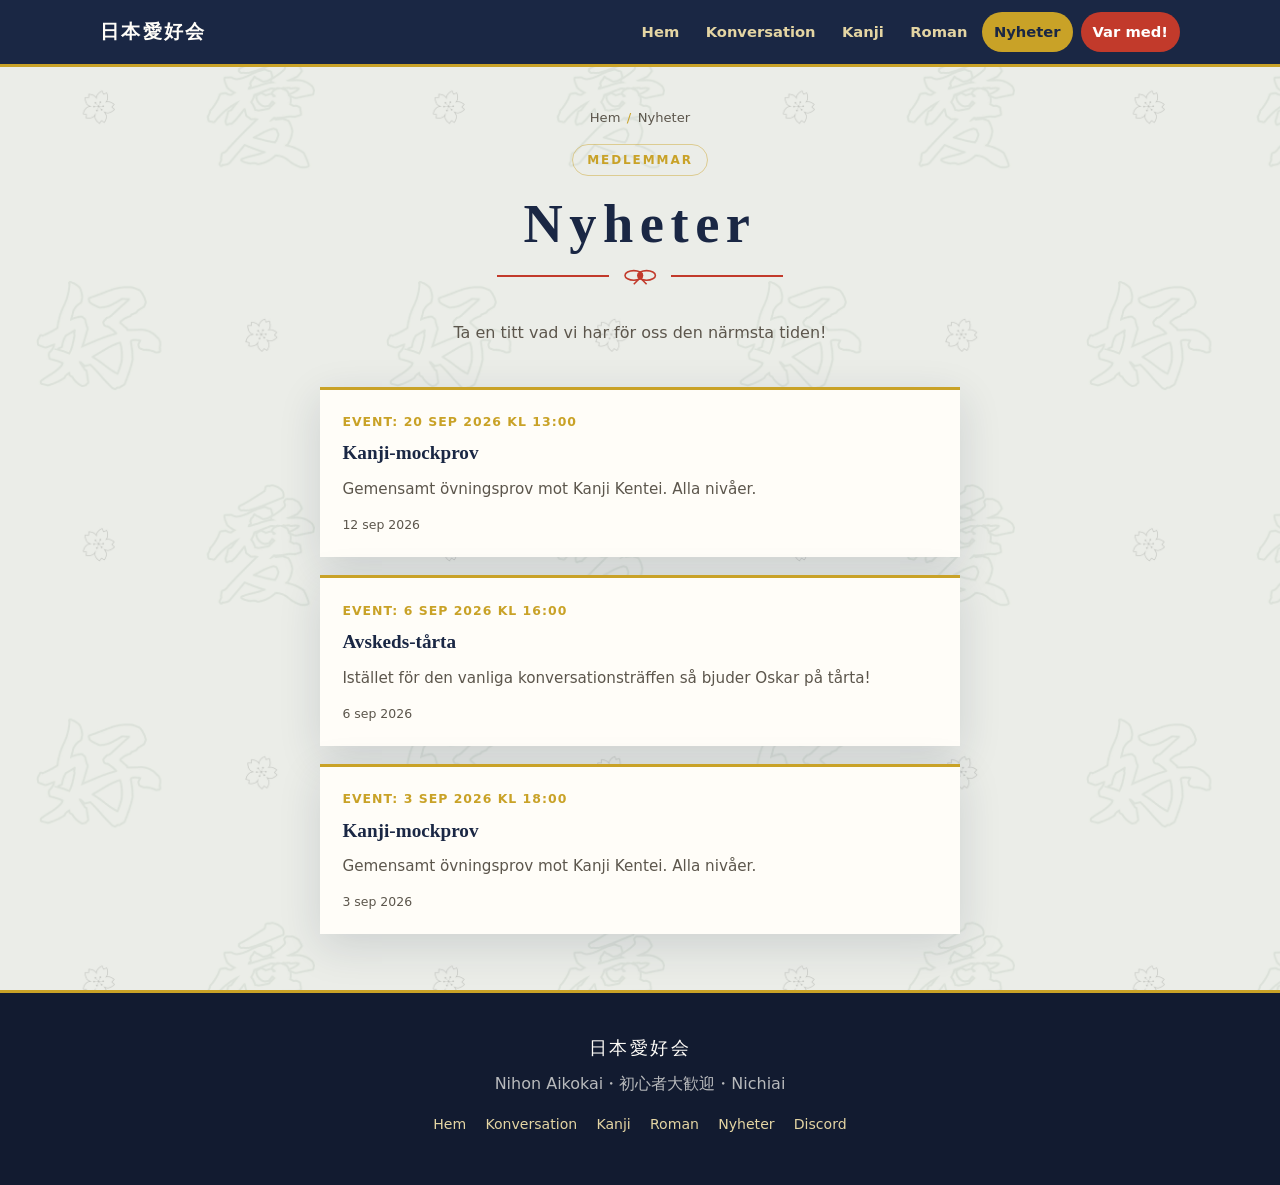
==== nyheter.html @ 25873b59 "initial" ====
<!DOCTYPE html>
<html lang="sv">
<head>
  
<meta charset="UTF-8" />
<meta name="viewport" content="width=device-width, initial-scale=1" />
<title>Nyheter! Vad som händer i 日本愛好会</title>
<meta name="description" content="Schemaändringar, nästa konversation, kanji-mockprov och vilken bok läscirkeln tar. Nyheter från 日本愛好会." />
<link rel="canonical" href="nyheter.html" />
<link rel="icon" href="favicon.svg" type="image/svg+xml" />
<meta property="og:locale" content="sv_SE" />
<meta property="og:type" content="website" />
<meta property="og:title" content="Nyheter! Vad som händer i 日本愛好会" />
<meta property="og:description" content="Schemaändringar, nästa konversation, kanji-mockprov och vilken bok läscirkeln tar. Nyheter från 日本愛好会." />
<meta property="og:image" content="banner.jpg" />
<meta name="twitter:card" content="summary_large_image" />

<link rel="alternate" hreflang="sv" href="nyheter.html" />

<link rel="alternate" hreflang="x-default" href="nyheter.html" />
<link rel="stylesheet" href="styles.css" />

<script type="application/ld+json">{"@type":"BreadcrumbList","itemListElement":[{"@type":"ListItem","item":"/index.html","name":"Hem","position":1},{"@type":"ListItem","name":"Nyheter","position":2}]}</script>


</head>
<body>
  
<a class="skip" href="#main">Hoppa till innehåll</a>
<header class="site-header">
  <div class="header-inner">
    <a class="logo" href="index.html">日本愛好会</a>
    <button class="nav-toggle" type="button" aria-expanded="false" aria-controls="site-nav" aria-label="Öppna meny">
      <span></span>
    </button>
    <nav id="site-nav" class="site-nav" aria-label="Huvudmeny">
      <ul>
        <li><a href="index.html">Hem</a></li>
        <li><a href="kaiwa.html">Konversation</a></li>
        <li><a href="kanji.html">Kanji</a></li>
        <li><a href="shousetsu.html">Roman</a></li>
        <li><a href="nyheter.html" aria-current="page">Nyheter</a></li>
        <li><a class="nav-cta" href="index.html#join">Var med!</a></li>
      </ul>
    </nav>
  </div>
</header>


  <main id="main">
    <header class="page-head wrap">
      <ol class="crumbs">
        <li><a href="index.html">Hem</a></li>
        <li aria-current="page">Nyheter</li>
      </ol>
      <p class="kicker">Medlemmar</p>
      <h1>Nyheter</h1>
      
<div class="mizuhiki" aria-hidden="true">
	<svg viewBox="0 0 48 24" fill="none"><ellipse cx="16" cy="11" rx="11" ry="6" stroke="currentColor" stroke-width="2"/><ellipse cx="32" cy="11" rx="11" ry="6" stroke="currentColor" stroke-width="2"/><rect x="21" y="8" width="6" height="6" fill="currentColor"/><path d="M24 14l-8 8M24 14l8 8" stroke="currentColor" stroke-width="2"/></svg>
</div>

      <p class="section-lead">Ta en titt vad vi har för oss den närmsta tiden!</p>
    </header>
    <section class="section" style="padding-top:0">
      <div class="wrap news-grid" style="grid-template-columns:1fr; max-width:40rem; margin-inline:auto">
        
        <article class="news-card">
          
          <p class="news-event">Event: <time datetime="2026-09-20T13:00:00&#43;02:00">20 sep 2026 kl 13:00</time></p>
          
          <h3><a href="nyheter/20260912-kanji-kentei.html">Kanji-mockprov</a></h3>
          <p>Gemensamt övningsprov mot Kanji Kentei. Alla nivåer.</p>
          <p class="news-posted"><time datetime="2026-09-12">12 sep 2026</time></p>
        </article>
        
        <article class="news-card">
          
          <p class="news-event">Event: <time datetime="2026-09-06T16:00:00&#43;02:00">6 sep 2026 kl 16:00</time></p>
          
          <h3><a href="nyheter/20260906-kake.html">Avskeds-tårta</a></h3>
          <p>Istället för den vanliga konversationsträffen så bjuder Oskar på tårta!</p>
          <p class="news-posted"><time datetime="2026-09-06">6 sep 2026</time></p>
        </article>
        
        <article class="news-card">
          
          <p class="news-event">Event: <time datetime="2026-09-03T18:00:00&#43;02:00">3 sep 2026 kl 18:00</time></p>
          
          <h3><a href="nyheter/20260903-kanji-kentei.html">Kanji-mockprov</a></h3>
          <p>Gemensamt övningsprov mot Kanji Kentei. Alla nivåer.</p>
          <p class="news-posted"><time datetime="2026-09-03">3 sep 2026</time></p>
        </article>
        
      </div>
    </section>
  </main>
  
<footer class="site-footer">
  <p class="brand">日本愛好会</p>
  <p>Nihon Aikokai・初心者大歓迎・Nichiai</p>
  <nav aria-label="Sidfot">
    <a href="index.html">Hem</a>
    <a href="kaiwa.html">Konversation</a>
    <a href="kanji.html">Kanji</a>
    <a href="shousetsu.html">Roman</a>
    <a href="nyheter.html">Nyheter</a>
    <a href="https://discord.gg/BaSsQtE" rel="noopener noreferrer">Discord</a>
  </nav>
</footer>
<script src="nav.js"></script>

</body>
</html>
---- styles.css ----
:root {
  --navy: #1a2744;
  --navy-deep: #121b30;
  --navy-soft: #243556;
  --gold: #c9a227;
  --gold-soft: #e4d5a3;
  --red: #c23a2b;
  --cream: #f6efe3;
  --cream-dark: #ebe3d4;
  --ink: #1a2744;
  --ink-muted: #5c564c;
  --white: #fffdf8;
  --shadow: 0 12px 40px rgba(26, 39, 68, 0.14);
  --font-serif: "Hiragino Mincho ProN", "Noto Serif CJK JP", "Yu Mincho", "Yu Mincho Pr6N", "MS PMincho", "Songti SC", serif;
  --font-sans: system-ui, "Segoe UI", "Hiragino Sans", "Hiragino Kaku Gothic ProN", "Noto Sans CJK JP", "Yu Gothic UI", "Yu Gothic", Meiryo, sans-serif;
  --wrap: 1080px;
  --header-h: 4rem;
}

*,
*::before,
*::after {
  box-sizing: border-box;
  margin: 0;
  padding: 0;
}

html {
  scroll-behavior: smooth;
}

body {
  font-family: var(--font-sans);
  color: var(--ink);
  background: var(--cream);
  background-image: url("wallpaper.jpg");
  background-size: 350px auto;
  line-height: 1.7;
  min-height: 100vh;
}

img {
  max-width: 100%;
  height: auto;
}

a {
  color: var(--red);
  text-underline-offset: 0.18em;
}

a:hover {
  color: var(--navy);
}

:focus-visible {
  outline: 2px solid var(--gold);
  outline-offset: 3px;
}

.skip {
  position: absolute;
  left: 0.75rem;
  top: -3rem;
  z-index: 100;
  background: var(--gold);
  color: var(--navy);
  font-weight: 700;
  padding: 0.5rem 0.9rem;
  text-decoration: none;
}

.skip:focus {
  top: 0.75rem;
}

.wrap {
  width: min(100% - 2rem, var(--wrap));
  margin-inline: auto;
}

.site-header {
  position: sticky;
  top: 0;
  z-index: 50;
  background: var(--navy);
  color: var(--white);
  border-bottom: 3px solid var(--gold);
}

.header-inner {
  width: min(100% - 2rem, var(--wrap));
  margin-inline: auto;
  min-height: var(--header-h);
  display: flex;
  align-items: center;
  justify-content: space-between;
  gap: 1rem;
}

.logo {
  font-family: var(--font-serif);
  font-size: 1.2rem;
  font-weight: 700;
  letter-spacing: 0.12em;
  color: var(--white);
  text-decoration: none;
  white-space: nowrap;
}

.logo:hover {
  color: var(--gold);
}

.nav-toggle {
  display: none;
  width: 2.6rem;
  height: 2.6rem;
  border: 1px solid rgba(201, 162, 39, 0.45);
  border-radius: 8px;
  background: transparent;
  color: var(--gold);
  cursor: pointer;
}

.nav-toggle span,
.nav-toggle span::before,
.nav-toggle span::after {
  display: block;
  width: 1.15rem;
  height: 2px;
  background: currentColor;
  position: relative;
  margin: 0 auto;
}

.nav-toggle span::before,
.nav-toggle span::after {
  content: "";
  position: absolute;
  left: 0;
}

.nav-toggle span::before {
  top: -6px;
}

.nav-toggle span::after {
  top: 6px;
}

.site-nav ul {
  display: flex;
  align-items: center;
  gap: 0.15rem;
  list-style: none;
}

.site-nav a {
  display: block;
  color: var(--gold-soft);
  text-decoration: none;
  font-size: 0.92rem;
  font-weight: 600;
  padding: 0.45rem 0.75rem;
  border-radius: 999px;
}

.site-nav a:hover,
.site-nav a[aria-current="page"] {
  color: var(--navy);
  background: var(--gold);
}

.site-nav .nav-cta {
  color: #fff;
  background: var(--red);
  margin-left: 0.35rem;
}

.site-nav .nav-cta:hover {
  background: #a83226;
  color: #fff;
}

.hero {
  background: var(--navy-deep);
}

.hero-art {
  display: block;
  width: 100%;
  max-height: min(70vh, 700px);
  object-fit: cover;
  object-position: center;
}

.hero-band {
  background: var(--navy);
  color: var(--white);
  text-align: center;
  padding: 2.25rem 1.25rem 2.75rem;
  border-bottom: 3px solid var(--gold);
}

.kicker {
  display: inline-block;
  font-size: 0.75rem;
  font-weight: 700;
  letter-spacing: 0.16em;
  text-transform: uppercase;
  color: var(--gold);
  border: 1px solid rgba(201, 162, 39, 0.45);
  border-radius: 999px;
  padding: 0.3rem 0.9rem;
  margin-bottom: 1rem;
}

.hero-band h1,
.page-head h1 {
  font-family: var(--font-serif);
  font-size: clamp(2.1rem, 6vw, 3.4rem);
  font-weight: 700;
  letter-spacing: 0.12em;
  line-height: 1.2;
}

.hero-romaji {
  color: var(--gold-soft);
  letter-spacing: 0.28em;
  text-transform: uppercase;
  font-size: 0.82rem;
  margin: 0.45rem 0 1rem;
}

.hero-tagline {
  max-width: 36rem;
  margin: 0 auto 1.5rem;
  color: rgba(255, 253, 248, 0.82);
  font-size: 1.08rem;
}

.btn {
  display: inline-flex;
  align-items: center;
  justify-content: center;
  gap: 0.55rem;
  font-family: inherit;
  font-size: 1.02rem;
  font-weight: 700;
  text-decoration: none;
  border-radius: 999px;
  padding: 0.85rem 1.55rem;
  border: none;
  cursor: pointer;
  transition: transform 0.2s, box-shadow 0.2s, background 0.2s;
}

.btn:hover {
  transform: translateY(-2px);
}

.btn-discord {
  display: flex;
  color: #fff;
  background: #5865f2;
  box-shadow: 0 8px 24px rgba(88, 101, 242, 0.35);
}

.btn-discord:hover {
  color: #fff;
  background: #4752c4;
}

.btn-gold {
  color: var(--navy);
  background: var(--gold);
}

.btn-gold:hover {
  color: var(--navy);
  background: #d4b03a;
}

.btn svg {
  width: 1.25rem;
  height: 1.25rem;
  fill: currentColor;
}

.mizuhiki {
  display: flex;
  align-items: center;
  justify-content: center;
  gap: 0.75rem;
  margin: 0.5rem 0 2rem;
  color: var(--red);
}

.mizuhiki::before,
.mizuhiki::after {
  content: "";
  height: 2px;
  width: min(28vw, 7rem);
  background: var(--red);
}

.mizuhiki svg {
  width: 2.4rem;
  height: 1.4rem;
  flex-shrink: 0;
}

.section {
  padding: 0 0 3.5rem 0;
}

.section h2 {
  font-family: var(--font-serif);
  font-size: clamp(1.45rem, 3vw, 2rem);
  letter-spacing: 0.04em;
  text-align: center;
  margin-bottom: 0.35rem;
}

.section-lead {
  text-align: center;
  color: var(--ink-muted);
  max-width: 38rem;
  margin: 0 auto 2rem;
}

.intro-card {
  background: var(--white);
  border: 1px solid rgba(26, 39, 68, 0.08);
  box-shadow: var(--shadow);
  padding: 2rem 1.5rem;
  text-align: center;
}

.intro-card p {
  max-width: 40rem;
  margin: 0 auto;
  font-size: 1.08rem;
}

.schedule {
  display: grid;
  gap: 1rem;
}

.schedule-item {
  background: var(--white);
  border-left: 4px solid var(--gold);
  padding: 1.15rem 1.25rem;
  box-shadow: var(--shadow);
}

.schedule-item h3 {
  font-family: var(--font-serif);
  font-size: 1.15rem;
  margin-bottom: 0.2rem;
}

.schedule-item p {
  color: var(--ink-muted);
  font-size: 0.95rem;
}

.schedule-item .when {
  display: inline-block;
  margin-top: 0.55rem;
  font-size: 0.8rem;
  font-weight: 700;
  letter-spacing: 0.04em;
  color: var(--red);
}

.circles {
  display: grid;
  gap: 2rem;
  justify-items: center;
}

.circle-card {
  text-decoration: none;
  color: inherit;
  text-align: center;
  max-width: 18rem;
}

.circle-card:hover {
  color: inherit;
}

.circle-frame {
  width: min(100%, 240px);
  aspect-ratio: 1;
  margin: 0 auto 1rem;
  border-radius: 50%;
  padding: 7px;
  background: linear-gradient(145deg, var(--gold), #8d7014 55%, var(--gold-soft));
  box-shadow: var(--shadow);
  transition: transform 0.25s;
}

.circle-card:hover .circle-frame {
  transform: translateY(-4px) scale(1.03);
}

.circle-frame img {
  width: 100%;
  height: 100%;
  object-fit: cover;
  border-radius: 50%;
  display: block;
  border: 4px solid var(--cream);
}

.circle-card h2 {
  font-family: var(--font-serif);
  font-size: 1.45rem;
  letter-spacing: 0.08em;
  margin-bottom: 0.25rem;
}

.circle-card h2 span {
  display: block;
  font-family: var(--font-sans);
  font-size: 0.82rem;
  letter-spacing: 0.14em;
  text-transform: uppercase;
  color: var(--ink-muted);
  font-weight: 600;
}

.circle-card p {
  color: var(--ink-muted);
  font-size: 0.95rem;
}

.news-grid {
  display: grid;
  gap: 1.15rem;
}

.news-card {
  background: var(--white);
  padding: 1.35rem 1.4rem;
  box-shadow: var(--shadow);
  border-top: 3px solid var(--gold);
}

.news-card .news-event {
  font-size: 0.78rem;
  font-weight: 700;
  letter-spacing: 0.08em;
  text-transform: uppercase;
  color: var(--gold);
}

.news-card .news-posted {
  margin-top: 0.7rem;
  font-size: 0.78rem;
}

.news-card h3 {
  font-family: var(--font-serif);
  font-size: 1.2rem;
  margin: 0.3rem 0 0.45rem;
}

.news-card h3 a {
  color: var(--ink);
  text-decoration: none;
}

.news-card h3 a:hover {
  color: var(--red);
}

.news-card p {
  color: var(--ink-muted);
  font-size: 0.95rem;
}

.section-more {
  text-align: center;
  margin-top: 1.5rem;
}

.join {
  background: var(--navy);
  color: var(--white);
  padding: 3.5rem 0;
  border-block: 3px solid var(--gold);
}

.join h2 {
  font-family: var(--font-serif);
  color: var(--white);
}

.join .section-lead {
  color: rgba(255, 253, 248, 0.75);
}

.join-grid {
  display: grid;
  gap: 2rem;
  align-items: center;
}

.join-art img {
  width: 100%;
  display: block;
  background: var(--white);
  border: 4px solid var(--gold);
  box-shadow: 0 16px 40px rgba(0, 0, 0, 0.28);
}

.join-actions {
  text-align: center;
}

.join-actions p {
  margin-bottom: 1.25rem;
  color: rgba(255, 253, 248, 0.8);
}

.qr-wrap {
  display: inline-block;
  background: #fff;
  border: 3px solid var(--gold);
  border-radius: 12px;
  padding: 0.7rem;
  line-height: 0;
  margin-bottom: 1rem;
}

.qr-wrap img {
  width: 160px;
  height: 160px;
  display: block;
}

.qr-caption {
  font-size: 0.8rem;
  color: var(--gold-soft);
  margin-bottom: 1.1rem;
}

.page-hero {
  display: block;
  width: 100%;
  max-height: min(48vh, 420px);
  object-fit: cover;
  object-position: center;
  border-bottom: 3px solid var(--gold);
}

.page-head {
  text-align: center;
  padding: 2.5rem 0 0.5rem;
}

.crumbs {
  display: flex;
  flex-wrap: wrap;
  justify-content: center;
  gap: 0.4rem;
  list-style: none;
  font-size: 0.82rem;
  color: var(--ink-muted);
  margin-bottom: 0.9rem;
}

.crumbs a {
  color: var(--ink-muted);
  text-decoration: none;
}

.crumbs a:hover {
  color: var(--red);
}

.crumbs li:not(:last-child)::after {
  content: "/";
  margin-left: 0.4rem;
  color: var(--gold);
}

.prose {
  max-width: 40rem;
  margin: 0 auto;
  font-size: 1.05rem;
}

.prose p + p {
  margin-top: 1rem;
}

.prose h2 {
  font-family: var(--font-serif);
  font-size: 1.4rem;
  text-align: left;
  margin: 2rem 0 0.6rem;
}

.side-img {
  display: block;
  width: min(100%, 28rem);
  margin: 1.75rem auto;
  border: 3px solid var(--gold);
  box-shadow: var(--shadow);
}

.side-img.round {
  width: min(100%, 18rem);
  border-radius: 50%;
  border-width: 6px;
}

.callout {
  background: var(--white);
  border-left: 4px solid var(--red);
  padding: 1.1rem 1.2rem;
  margin: 1.75rem 0;
  box-shadow: var(--shadow);
}

.article-meta {
  text-align: center;
  color: var(--gold);
  font-size: 0.82rem;
  font-weight: 700;
  letter-spacing: 0.1em;
  text-transform: uppercase;
  margin-bottom: 1.25rem;
}

.article-posted {
  margin-top: 2rem;
  font-size: 0.82rem;
  color: var(--ink-muted);
  text-align: center;
}

.site-footer {
  background: var(--navy-deep);
  color: rgba(255, 253, 248, 0.7);
  text-align: center;
  padding: 2.5rem 1rem 2rem;
  border-top: 3px solid var(--gold);
}

.site-footer .brand {
  font-family: var(--font-serif);
  color: var(--white);
  letter-spacing: 0.14em;
  font-size: 1.15rem;
  margin-bottom: 0.35rem;
}

.site-footer nav {
  display: flex;
  flex-wrap: wrap;
  justify-content: center;
  gap: 0.8rem 1.2rem;
  margin: 1rem 0;
}

.site-footer a {
  color: var(--gold-soft);
  text-decoration: none;
  font-size: 0.88rem;
}

.site-footer a:hover {
  color: var(--gold);
}

@media (min-width: 720px) {
  .schedule {
    grid-template-columns: repeat(3, 1fr);
  }

  .circles {
    grid-template-columns: repeat(3, 1fr);
    gap: 1.5rem;
  }

  .news-grid {
    grid-template-columns: repeat(3, 1fr);
  }

  .join-grid {
    grid-template-columns: 1fr 1fr;
    gap: 2.5rem;
  }

  .join-actions {
    text-align: left;
  }

  .intro-card {
    padding: 2.5rem 3rem;
  }
}

@media (max-width: 719px) {
  .nav-toggle {
    display: grid;
    place-items: center;
  }

  .site-nav {
    display: none;
    position: absolute;
    left: 0;
    right: 0;
    top: 100%;
    background: var(--navy-deep);
    border-bottom: 3px solid var(--gold);
    padding: 0.75rem 1rem 1rem;
  }

  .site-nav.is-open {
    display: block;
  }

  .site-nav ul {
    flex-direction: column;
    align-items: stretch;
  }

  .site-nav a {
    padding: 0.7rem 0.9rem;
  }

  .site-nav .nav-cta {
    margin-left: 0;
    text-align: center;
  }

  .hero-art {
    max-height: 42vh;
  }
}

@media (prefers-reduced-motion: reduce) {
  html {
    scroll-behavior: auto;
  }

  .btn,
  .circle-frame {
    transition: none;
  }
}

.lang-switch {
  display: flex;
  justify-content: flex-end;
  gap: 0.65rem;
  padding: 0.55rem 0 0;
  font-size: 0.85rem;
  font-weight: 600;
}

.lang-switch a {
  color: var(--ink-muted);
  text-decoration: none;
}

.lang-switch a[aria-current="true"],
.lang-switch a:hover {
  color: var(--navy);
}
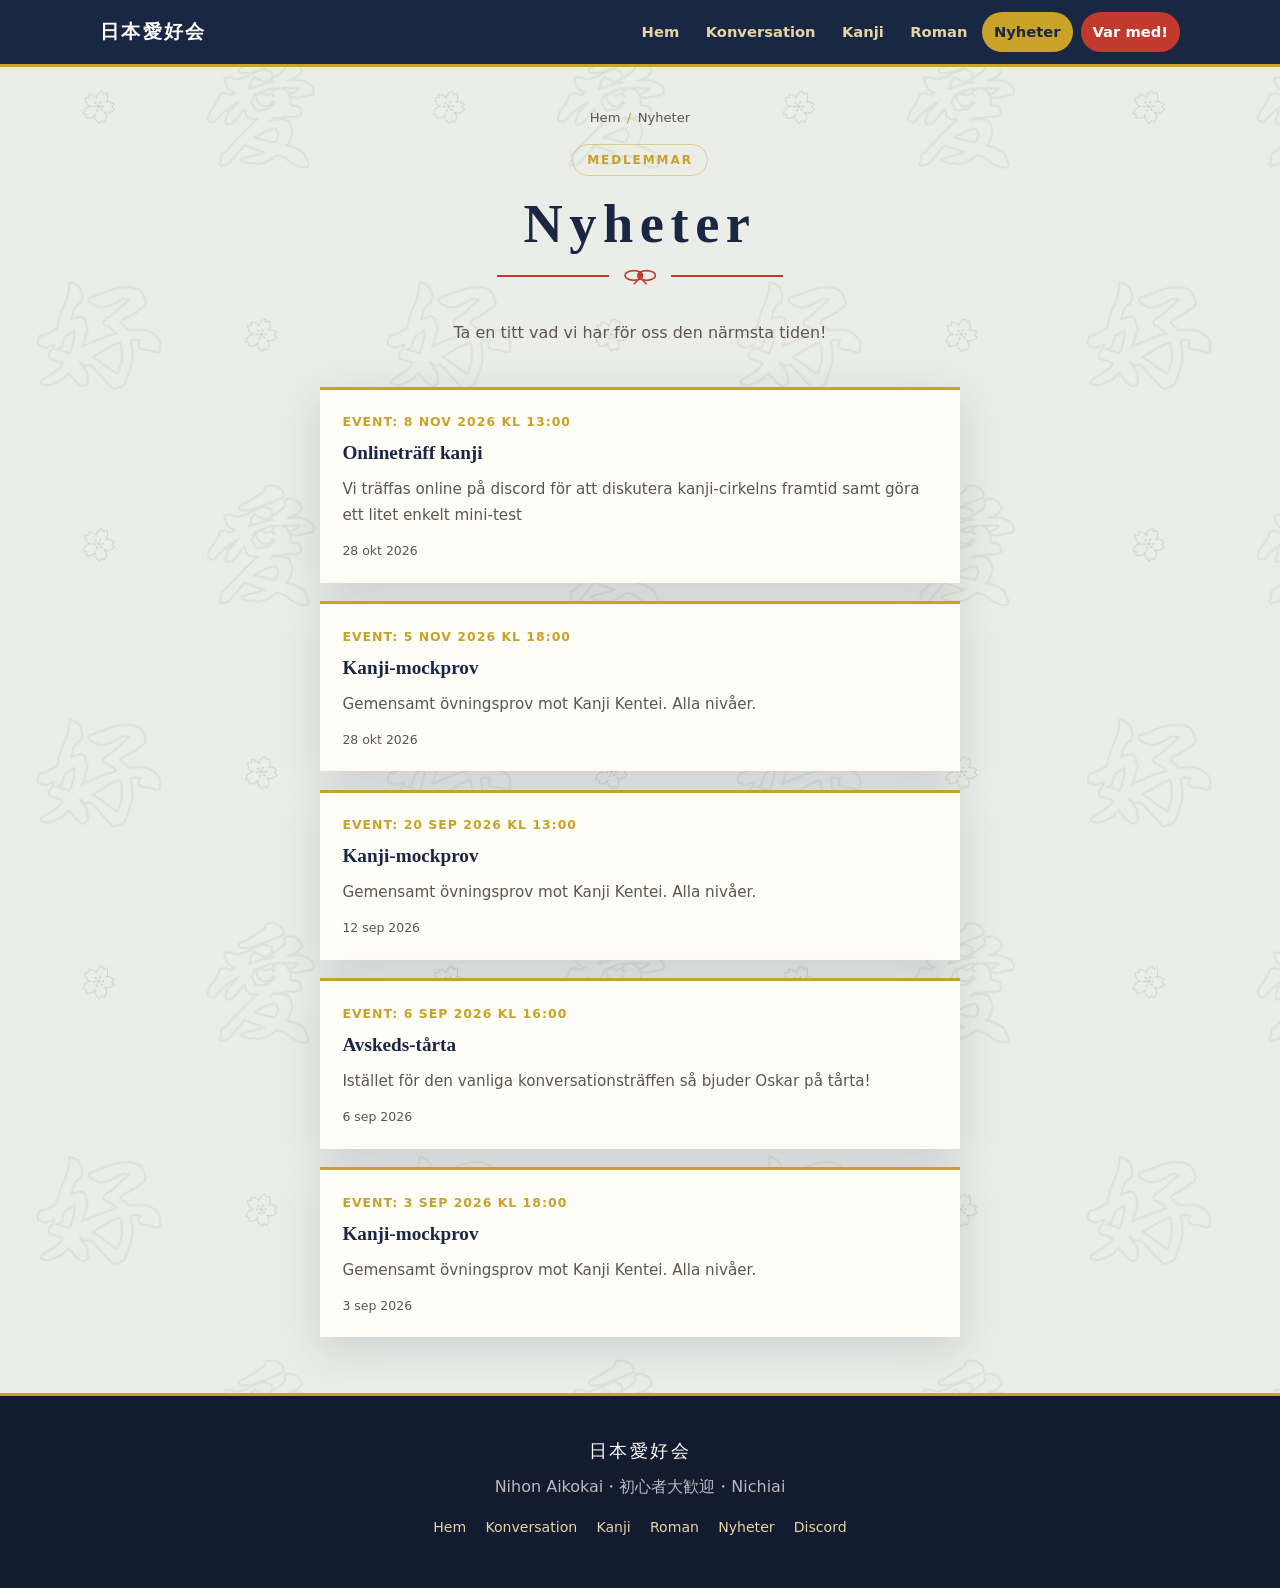
==== commit c4aa358b: "news" ====
--- a/nyheter.html
+++ b/nyheter.html
@@ -68,6 +68,24 @@
         
         <article class="news-card">
           
+          <p class="news-event">Event: <time datetime="2026-11-08T13:00:00&#43;01:00">8 nov 2026 kl 13:00</time></p>
+          
+          <h3><a href="nyheter/20261028-kanji-online.html">Onlineträff kanji</a></h3>
+          <p>Vi träffas online på discord för att diskutera kanji-cirkelns framtid samt göra ett litet enkelt mini-test</p>
+          <p class="news-posted"><time datetime="2026-10-28">28 okt 2026</time></p>
+        </article>
+        
+        <article class="news-card">
+          
+          <p class="news-event">Event: <time datetime="2026-11-05T18:00:00&#43;01:00">5 nov 2026 kl 18:00</time></p>
+          
+          <h3><a href="nyheter/20261028-kanji-kentei.html">Kanji-mockprov</a></h3>
+          <p>Gemensamt övningsprov mot Kanji Kentei. Alla nivåer.</p>
+          <p class="news-posted"><time datetime="2026-10-28">28 okt 2026</time></p>
+        </article>
+        
+        <article class="news-card">
+          
           <p class="news-event">Event: <time datetime="2026-09-20T13:00:00&#43;02:00">20 sep 2026 kl 13:00</time></p>
           
           <h3><a href="nyheter/20260912-kanji-kentei.html">Kanji-mockprov</a></h3>
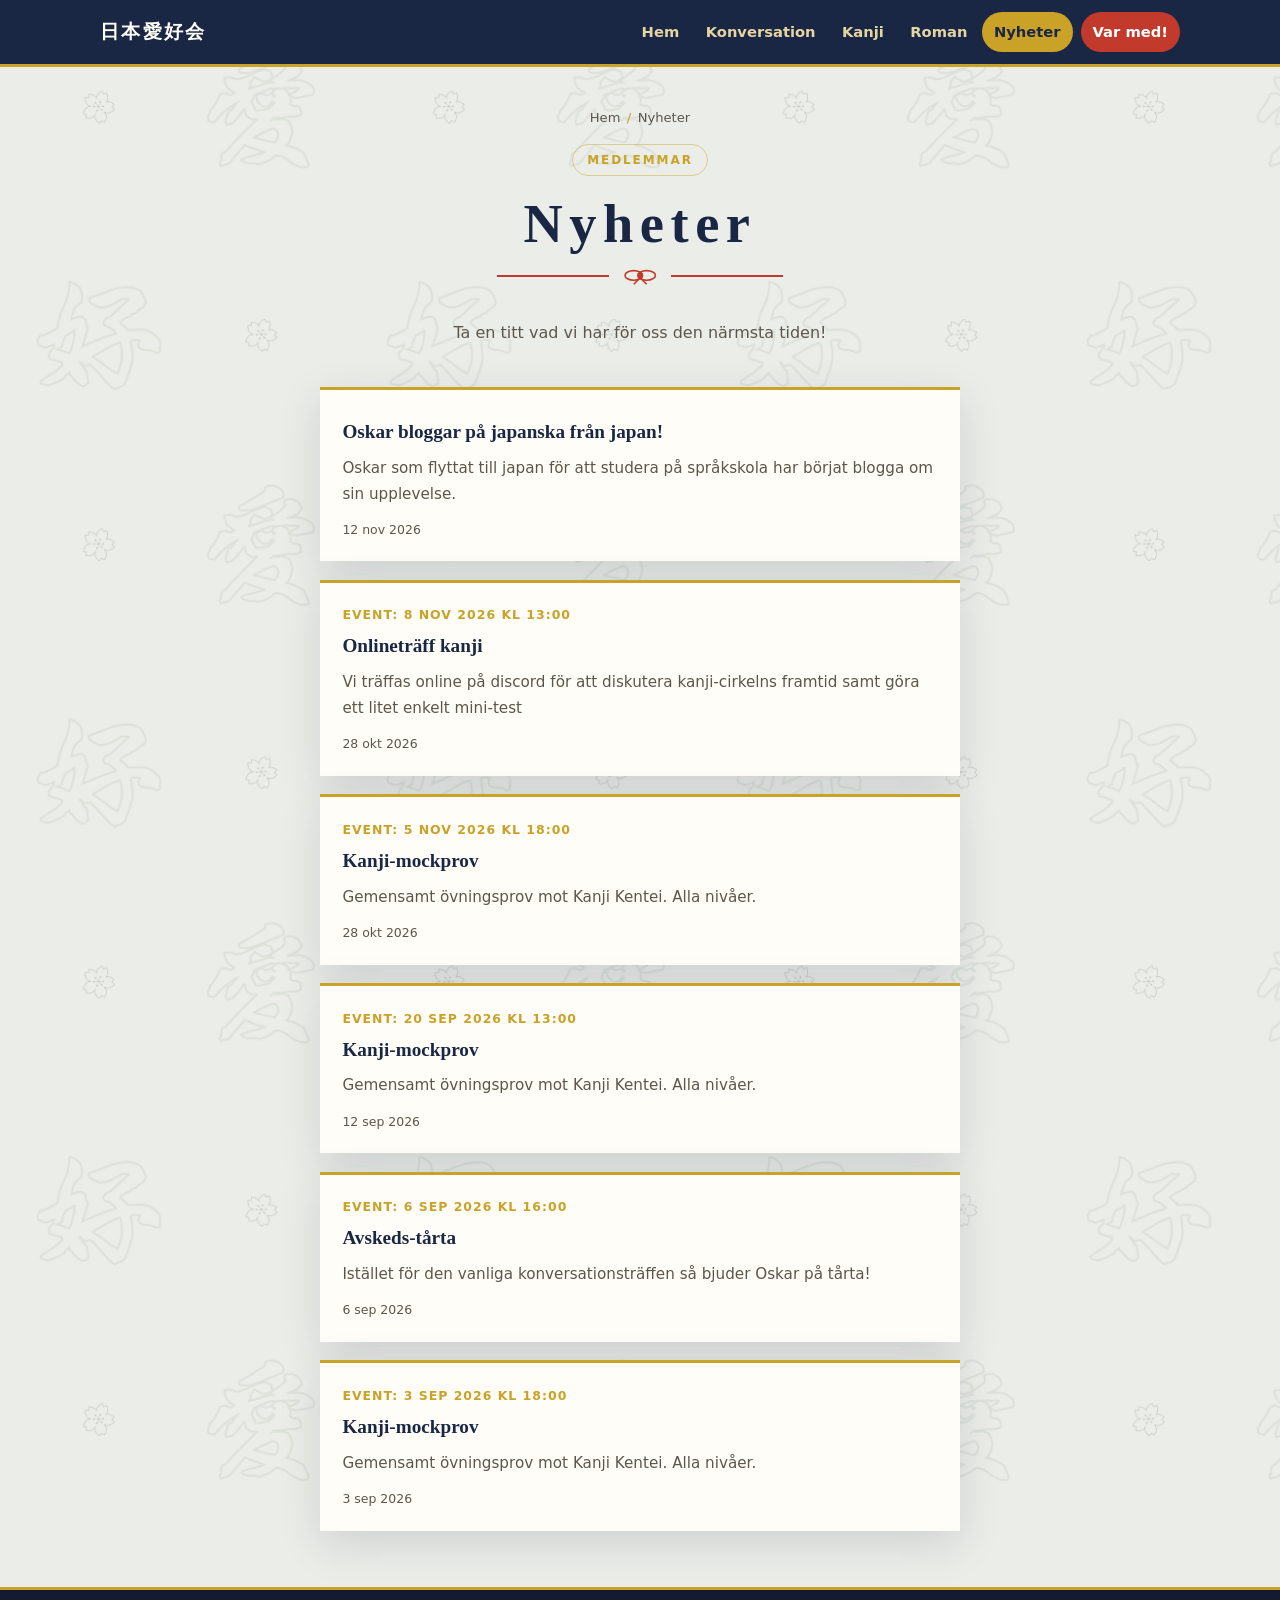
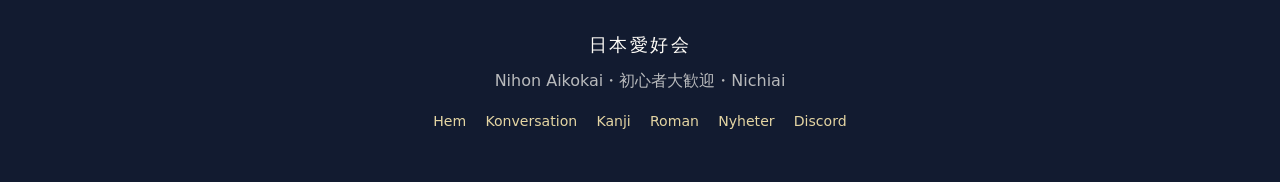
==== commit e7522bf2: "news" ====
--- a/nyheter.html
+++ b/nyheter.html
@@ -68,6 +68,13 @@
         
         <article class="news-card">
           
+          <h3><a href="nyheter/20261112-afroblog.html">Oskar bloggar på japanska från japan!</a></h3>
+          <p>Oskar som flyttat till japan för att studera på språkskola har börjat blogga om sin upplevelse.</p>
+          <p class="news-posted"><time datetime="2026-11-12">12 nov 2026</time></p>
+        </article>
+        
+        <article class="news-card">
+          
           <p class="news-event">Event: <time datetime="2026-11-08T13:00:00&#43;01:00">8 nov 2026 kl 13:00</time></p>
           
           <h3><a href="nyheter/20261028-kanji-online.html">Onlineträff kanji</a></h3>
